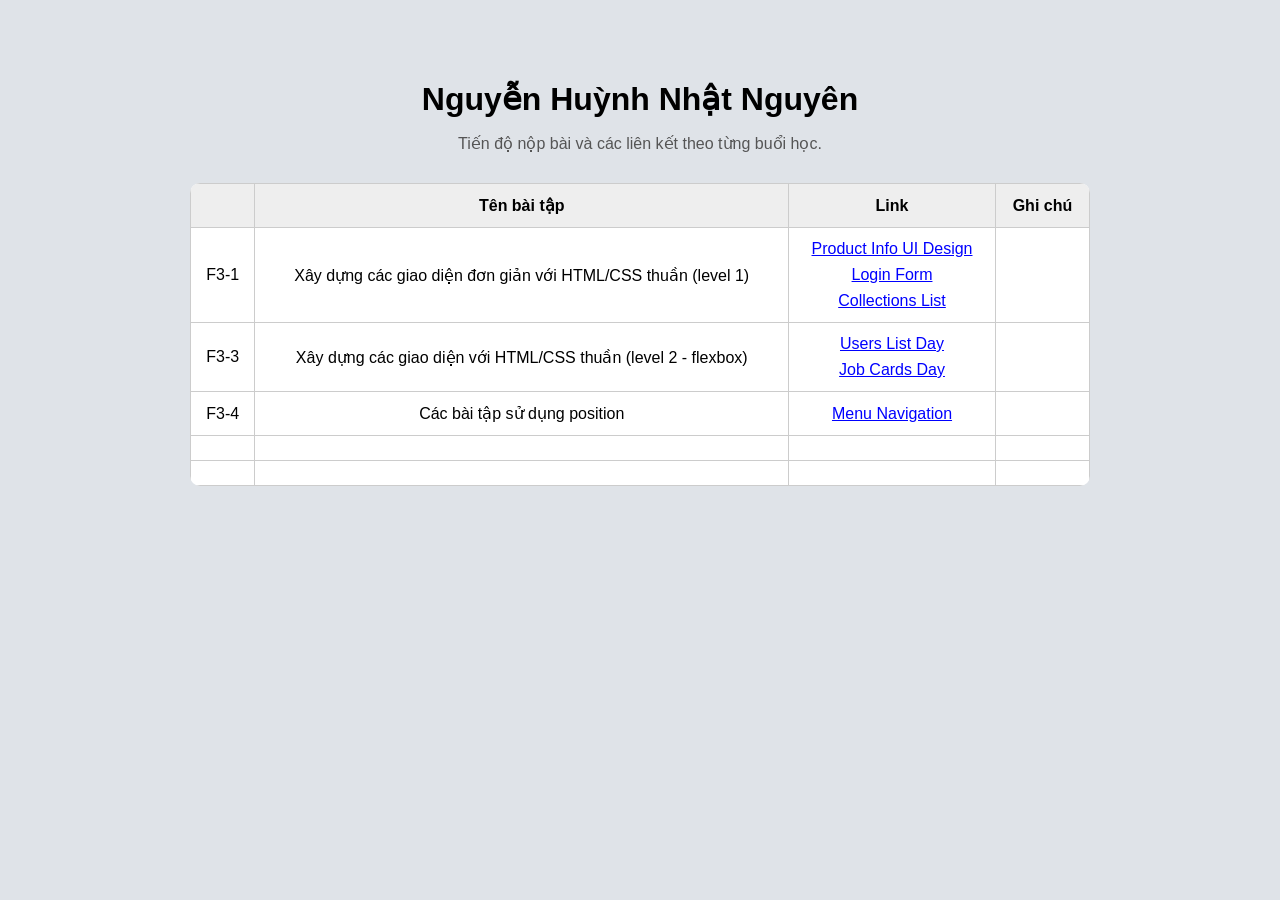
==== index.html @ 7261be2c "fix title" ====
<!doctype html>
<html lang="vi">
  <head>
    <meta charset="UTF-8" />
    <title>Quản Lý Nộp Bài Tập</title>
    <link rel="stylesheet" href="style.css" />
  </head>
  <body>
    <div class="container">
      <h1>Nguyễn Huỳnh Nhật Nguyên</h1>
      <p>Tiến độ nộp bài và các liên kết theo từng buổi học.</p>

      <table>
        <thead>
          <tr>
            <th></th>
            <th>Tên bài tập</th>
            <th>Link</th>
            <th>Ghi chú</th>
          </tr>
        </thead>

        <tbody>
          <tr>
            <td>F3-1</td>
            <td>
              Xây dựng các giao diện đơn giản với HTML/CSS thuần (level 1)
            </td>
            <td>
              <div class="task-list">
                <a href="./F3-1/Task 1/index.html" target="_blank">
                  Product Info UI Design
                </a>
                <a href="./F3-1/Task 2/index.html" target="_blank">
                  Login Form
                </a>
                <a href="./F3-1/Task 3/index.html" target="_blank">
                  Collections List
                </a>
              </div>
            </td>
            <td></td>
          </tr>
          <tr>
            <td>F3-3</td>
            <td>
              Xây dựng các giao diện với HTML/CSS thuần (level 2 - flexbox)
            </td>
            <td>
              <div class="task-list">
                <a href="./F3-3/Task 1/index.html" target="_blank">
                  Users List Day
                </a>
                <a href="./F3-3/Task 2/index.html" target="_blank">
                  Job Cards Day
                </a>
              </div>
            </td>
            <td></td>
          </tr>
          <tr>
            <td>F3-4</td>
            <td>Các bài tập sử dụng position</td>
            <td>
              <a href="./F3-4/index.html" target="_blank"> Menu Navigation </a>
            </td>
            <td></td>
          </tr>
          <tr>
            <td></td>
            <td></td>
            <td></td>
            <td></td>
          </tr>
          <tr>
            <td></td>
            <td></td>
            <td></td>
            <td></td>
          </tr>
        </tbody>
      </table>
    </div>
  </body>
</html>
---- style.css ----
body {
  font-family: Arial, sans-serif;
  background: #dfe3e8;
  margin: 0;
}

/* căn giữa toàn bộ */
.container {
  max-width: 900px;
  margin: 80px auto;
  text-align: center;
}

/* tiêu đề */
h1 {
  margin-bottom: 10px;
}

p {
  color: #555;
  margin-bottom: 30px;
}

/* bảng */
table {
  width: 100%;
  border-collapse: collapse;
  background: #fff;
  border-radius: 10px;
  overflow: hidden;
}

.task-list {
  display: flex;
  flex-direction: column;
  gap: 8px;
}
.task-list a:hover {
  background: #eee;
}

/* header */
thead {
  background: #eee;
}

th,
td {
  padding: 12px;
  border: 1px solid #ccc;
}

/* hover */
tr:hover {
  background: #f5f5f5;
}

/* link */
a {
  color: blue;
}
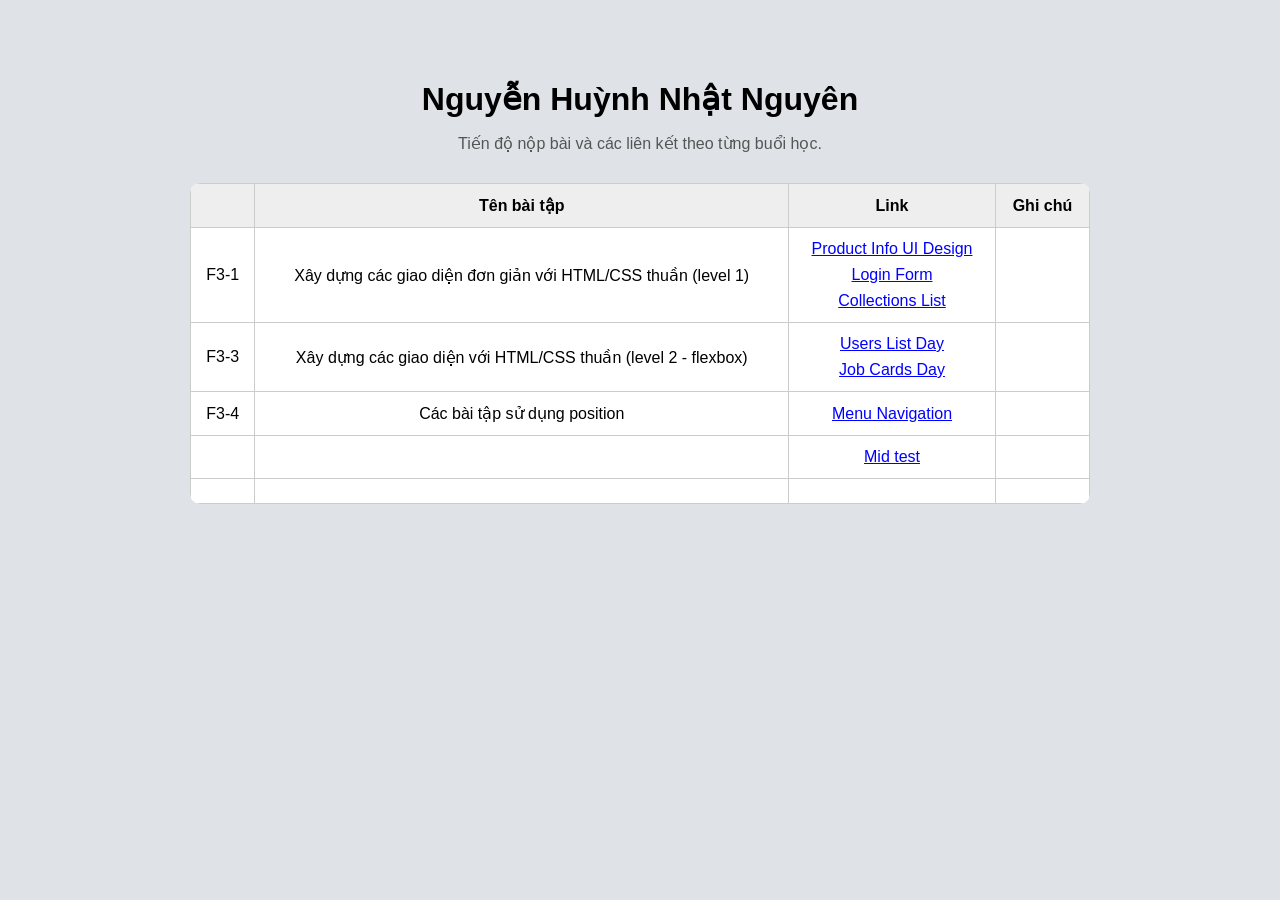
==== commit 07fa4e5d: "." ====
--- a/index.html
+++ b/index.html
@@ -69,7 +69,11 @@
           <tr>
             <td></td>
             <td></td>
-            <td></td>
+            <td>
+              <a href="./MidTest HTML CSS/index.html" target="_blank">
+                Mid test
+              </a>
+            </td>
             <td></td>
           </tr>
           <tr>
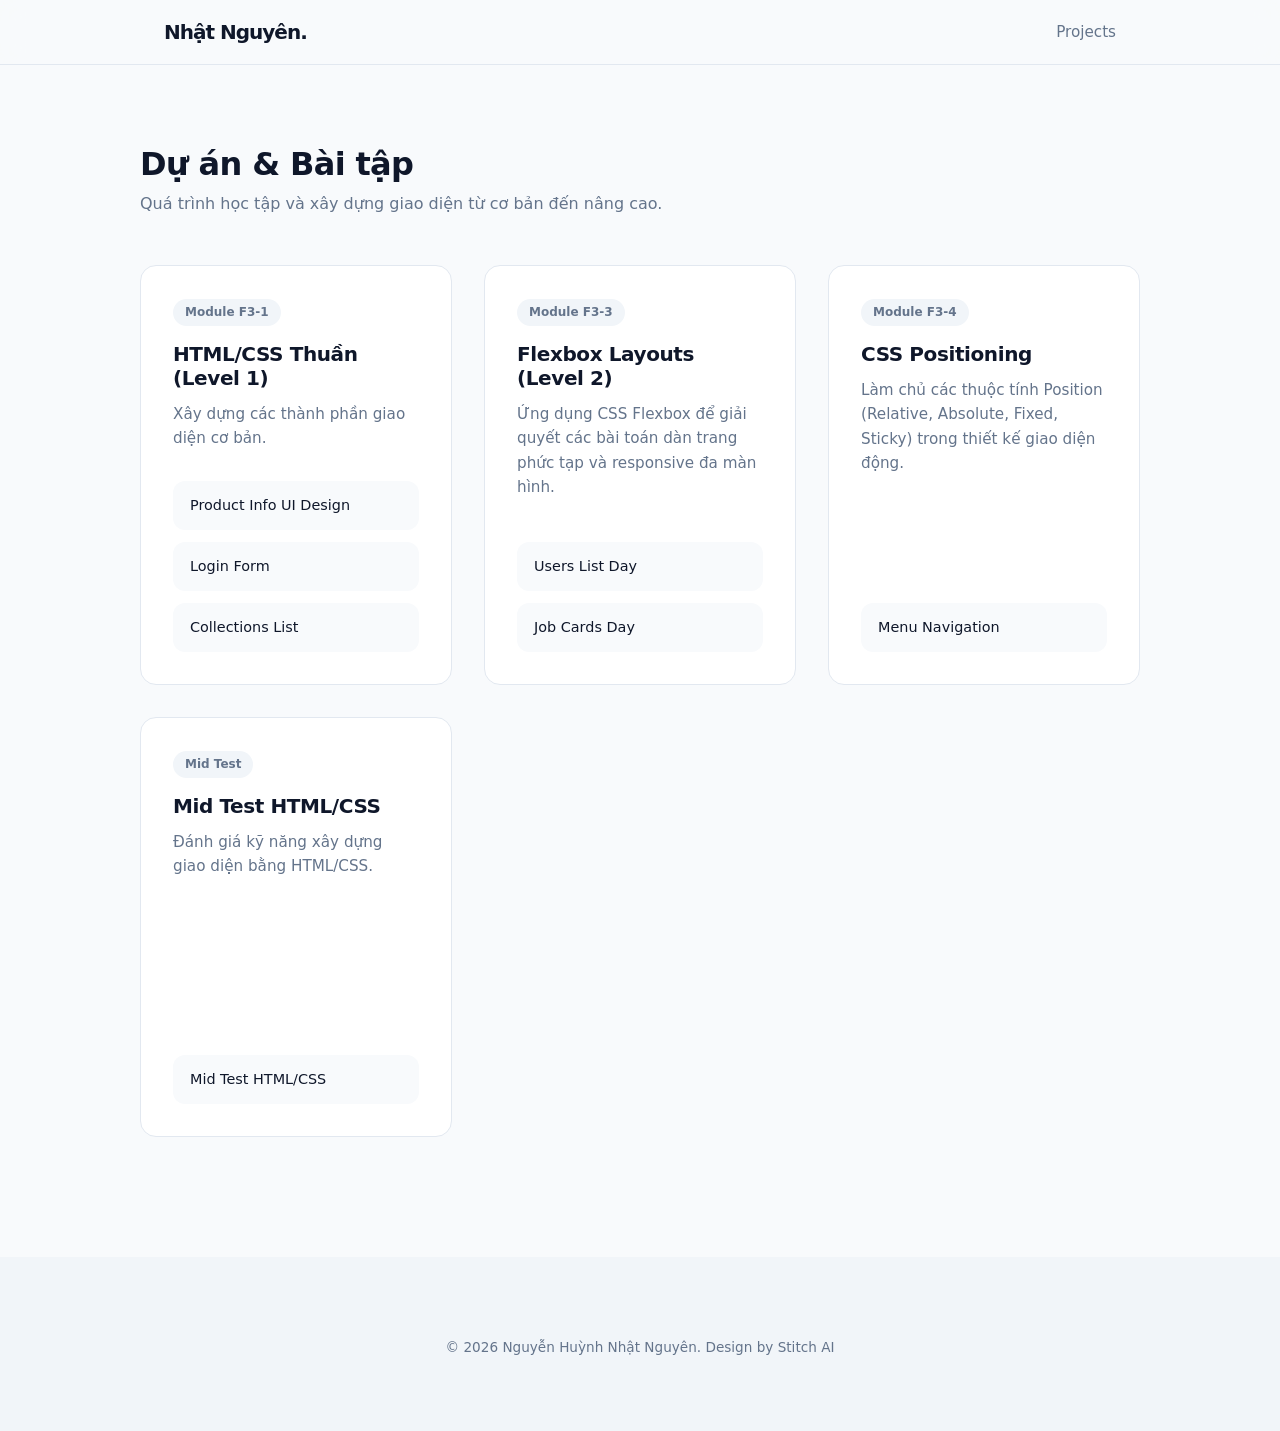
==== commit b72c6621: "update index.html and style.css" ====
--- a/index.html
+++ b/index.html
@@ -2,88 +2,221 @@
 <html lang="vi">
   <head>
     <meta charset="UTF-8" />
-    <title>Quản Lý Nộp Bài Tập</title>
+    <meta name="viewport" content="width=device-width, initial-scale=1.0" />
+    <title>Nguyễn Huỳnh Nhật Nguyên | Portfolio</title>
     <link rel="stylesheet" href="style.css" />
   </head>
   <body>
-    <div class="container">
-      <h1>Nguyễn Huỳnh Nhật Nguyên</h1>
-      <p>Tiến độ nộp bài và các liên kết theo từng buổi học.</p>
-
-      <table>
-        <thead>
-          <tr>
-            <th></th>
-            <th>Tên bài tập</th>
-            <th>Link</th>
-            <th>Ghi chú</th>
-          </tr>
-        </thead>
-
-        <tbody>
-          <tr>
-            <td>F3-1</td>
-            <td>
-              Xây dựng các giao diện đơn giản với HTML/CSS thuần (level 1)
-            </td>
-            <td>
-              <div class="task-list">
+    <header class="navbar">
+      <div class="container nav-container">
+        <div class="logo">Nhật Nguyên.</div>
+        <nav>
+          <!-- <a href="#about">About</a> -->
+          <a href="#projects">Projects</a>
+          <!-- <a href="#contact">Contact</a> -->
+        </nav>
+      </div>
+    </header>
+
+    <!-- <section id="about" class="hero container">
+      <div class="hero-content">
+        <p class="greeting">Xin chào, tôi là</p>
+        <h1>Nguyễn Huỳnh Nhật Nguyên</h1>
+        <p class="bio">
+          Sinh viên năm 2 chuyên ngành Công nghệ Thông tin tại TP. Hồ Chí Minh.
+          Tôi đam mê Lập trình Web và thiết kế giao diện (UI/UX) tối giản, mang
+          lại trải nghiệm tốt nhất cho người dùng.
+        </p>
+        <div class="hero-actions">
+          <a href="#projects" class="btn btn-primary">Xem Dự Án</a>
+          <a href="mailto:emailcuaban@gmail.com" class="btn btn-outline"
+            >Liên Hệ Nhận CV</a
+          >
+        </div>
+      </div>
+    </section> -->
+
+    <main id="projects" class="container section">
+      <div class="section-header">
+        <h2>Dự án & Bài tập</h2>
+        <p>Quá trình học tập và xây dựng giao diện từ cơ bản đến nâng cao.</p>
+      </div>
+
+      <div class="projects-grid">
+        <article class="card">
+          <div class="card-header">
+            <span class="badge">Module F3-1</span>
+            <h3>HTML/CSS Thuần (Level 1)</h3>
+            <p>Xây dựng các thành phần giao diện cơ bản.</p>
+          </div>
+          <div class="card-body">
+            <ul class="task-list">
+              <li>
                 <a href="./F3-1/Task 1/index.html" target="_blank">
                   Product Info UI Design
-                </a>
+                  <svg
+                    width="16"
+                    height="16"
+                    viewBox="0 0 24 24"
+                    fill="none"
+                    stroke="currentColor"
+                    stroke-width="2"
+                  >
+                    <path d="M7 17L17 7M17 7H7M17 7V17" />
+                  </svg>
+                </a>
+              </li>
+              <li>
                 <a href="./F3-1/Task 2/index.html" target="_blank">
                   Login Form
-                </a>
+                  <svg
+                    width="16"
+                    height="16"
+                    viewBox="0 0 24 24"
+                    fill="none"
+                    stroke="currentColor"
+                    stroke-width="2"
+                  >
+                    <path d="M7 17L17 7M17 7H7M17 7V17" />
+                  </svg>
+                </a>
+              </li>
+              <li>
                 <a href="./F3-1/Task 3/index.html" target="_blank">
                   Collections List
-                </a>
-              </div>
-            </td>
-            <td></td>
-          </tr>
-          <tr>
-            <td>F3-3</td>
-            <td>
-              Xây dựng các giao diện với HTML/CSS thuần (level 2 - flexbox)
-            </td>
-            <td>
-              <div class="task-list">
+                  <svg
+                    width="16"
+                    height="16"
+                    viewBox="0 0 24 24"
+                    fill="none"
+                    stroke="currentColor"
+                    stroke-width="2"
+                  >
+                    <path d="M7 17L17 7M17 7H7M17 7V17" />
+                  </svg>
+                </a>
+              </li>
+            </ul>
+          </div>
+        </article>
+
+        <article class="card">
+          <div class="card-header">
+            <span class="badge">Module F3-3</span>
+            <h3>Flexbox Layouts (Level 2)</h3>
+            <p>
+              Ứng dụng CSS Flexbox để giải quyết các bài toán dàn trang phức tạp
+              và responsive đa màn hình.
+            </p>
+          </div>
+          <div class="card-body">
+            <ul class="task-list">
+              <li>
                 <a href="./F3-3/Task 1/index.html" target="_blank">
                   Users List Day
-                </a>
+                  <svg
+                    width="16"
+                    height="16"
+                    viewBox="0 0 24 24"
+                    fill="none"
+                    stroke="currentColor"
+                    stroke-width="2"
+                  >
+                    <path d="M7 17L17 7M17 7H7M17 7V17" />
+                  </svg>
+                </a>
+              </li>
+              <li>
                 <a href="./F3-3/Task 2/index.html" target="_blank">
                   Job Cards Day
-                </a>
-              </div>
-            </td>
-            <td></td>
-          </tr>
-          <tr>
-            <td>F3-4</td>
-            <td>Các bài tập sử dụng position</td>
-            <td>
-              <a href="./F3-4/index.html" target="_blank"> Menu Navigation </a>
-            </td>
-            <td></td>
-          </tr>
-          <tr>
-            <td></td>
-            <td></td>
-            <td>
-              <a href="./MidTest HTML CSS/index.html" target="_blank">
-                Mid test
-              </a>
-            </td>
-            <td></td>
-          </tr>
-          <tr>
-            <td></td>
-            <td></td>
-            <td></td>
-            <td></td>
-          </tr>
-        </tbody>
-      </table>
-    </div>
+                  <svg
+                    width="16"
+                    height="16"
+                    viewBox="0 0 24 24"
+                    fill="none"
+                    stroke="currentColor"
+                    stroke-width="2"
+                  >
+                    <path d="M7 17L17 7M17 7H7M17 7V17" />
+                  </svg>
+                </a>
+              </li>
+            </ul>
+          </div>
+        </article>
+
+        <article class="card">
+          <div class="card-header">
+            <span class="badge">Module F3-4</span>
+            <h3>CSS Positioning</h3>
+            <p>
+              Làm chủ các thuộc tính Position (Relative, Absolute, Fixed,
+              Sticky) trong thiết kế giao diện động.
+            </p>
+          </div>
+          <div class="card-body">
+            <ul class="task-list">
+              <li>
+                <a href="./F3-4/index.html" target="_blank">
+                  Menu Navigation
+                  <svg
+                    width="16"
+                    height="16"
+                    viewBox="0 0 24 24"
+                    fill="none"
+                    stroke="currentColor"
+                    stroke-width="2"
+                  >
+                    <path d="M7 17L17 7M17 7H7M17 7V17" />
+                  </svg>
+                </a>
+              </li>
+            </ul>
+          </div>
+        </article>
+
+        <article class="card">
+          <div class="card-header">
+            <span class="badge">Mid Test</span>
+            <h3>Mid Test HTML/CSS</h3>
+            <p>Đánh giá kỹ năng xây dựng giao diện bằng HTML/CSS.</p>
+          </div>
+          <div class="card-body">
+            <ul class="task-list">
+              <li>
+                <a href="./MidTest HTML CSS/index.html" target="_blank">
+                  Mid Test HTML/CSS
+                  <svg
+                    width="16"
+                    height="16"
+                    viewBox="0 0 24 24"
+                    fill="none"
+                    stroke="currentColor"
+                    stroke-width="2"
+                  >
+                    <path d="M7 17L17 7M17 7H7M17 7V17" />
+                  </svg>
+                </a>
+              </li>
+            </ul>
+          </div>
+        </article>
+      </div>
+    </main>
+
+    <footer id="contact" class="footer">
+      <div class="container">
+        <!-- <h2>Let's connect</h2>
+        <p>Sẵn sàng cho các cơ hội thực tập và dự án mới.</p>
+        <div class="footer-links">
+          <a href="#">GitHub</a>
+          <a href="#">LinkedIn</a>
+          <a href="#">Behance</a>
+        </div> -->
+        <p class="copyright">
+          &copy; 2026 Nguyễn Huỳnh Nhật Nguyên. Design by Stitch AI
+        </p>
+      </div>
+    </footer>
   </body>
 </html>
--- a/style.css
+++ b/style.css
@@ -1,61 +1,377 @@
+/* ==========================================================================
+   CSS Variables (Design Tokens) - Quản lý màu sắc và spacing đồng bộ
+   ========================================================================== */
+:root {
+  /* Colors */
+  --bg-main: #f8fafc; /* Màu nền tổng thể sáng sủa, hiện đại */
+  --bg-card: #ffffff; /* Nền thẻ màu trắng */
+  --text-main: #0f172a; /* Chữ chính màu đen/slate sâu */
+  --text-muted: #64748b; /* Chữ phụ màu xám slate */
+  --primary: #0ea5e9; /* Xanh dương hiện đại (accent) */
+  --primary-hover: #0284c7;
+  --border-color: #e2e8f0;
+
+  /* Spacing & Layout */
+  --radius-md: 12px;
+  --radius-lg: 16px;
+  --container-width: 1000px;
+  --transition: all 0.3s cubic-bezier(0.4, 0, 0.2, 1);
+}
+
+/* ==========================================================================
+   Reset & Base Styles
+   ========================================================================== */
+* {
+  margin: 0;
+  padding: 0;
+  box-sizing: border-box;
+}
+
 body {
-  font-family: Arial, sans-serif;
-  background: #dfe3e8;
-  margin: 0;
-}
-
-/* căn giữa toàn bộ */
+  /* Sử dụng System UI fonts thay vì tải font ngoài -> siêu nhanh, siêu mượt */
+  font-family:
+    system-ui,
+    -apple-system,
+    BlinkMacSystemFont,
+    "Segoe UI",
+    Roboto,
+    sans-serif;
+  background-color: var(--bg-main);
+  color: var(--text-main);
+  line-height: 1.6;
+  -webkit-font-smoothing: antialiased;
+}
+
+h1,
+h2,
+h3 {
+  line-height: 1.2;
+  font-weight: 700;
+  letter-spacing: -0.02em; /* Kerning hiện đại */
+}
+
+a {
+  text-decoration: none;
+  color: inherit;
+  transition: var(--transition);
+}
+
+ul {
+  list-style: none;
+}
+
 .container {
-  max-width: 900px;
-  margin: 80px auto;
+  max-width: var(--container-width);
+  margin: 0 auto;
+  padding: 0 24px;
+}
+
+.section {
+  padding: 80px 0;
+}
+
+/* ==========================================================================
+   Navigation
+   ========================================================================== */
+.navbar {
+  position: sticky;
+  top: 0;
+  background-color: rgba(248, 250, 252, 0.8);
+  backdrop-filter: blur(12px); /* Hiệu ứng kính mờ chuẩn Apple */
+  border-bottom: 1px solid var(--border-color);
+  z-index: 100;
+  padding: 16px 0;
+}
+
+.nav-container {
+  display: flex;
+  justify-content: space-between;
+  align-items: center;
+}
+
+.logo {
+  font-weight: 800;
+  font-size: 1.25rem;
+  letter-spacing: -0.05em;
+}
+
+.navbar nav {
+  display: flex;
+  gap: 24px;
+}
+
+.navbar nav a {
+  font-size: 0.95rem;
+  color: var(--text-muted);
+  font-weight: 500;
+}
+
+.navbar nav a:hover {
+  color: var(--primary);
+}
+
+/* ==========================================================================
+   Hero Section
+   ========================================================================== */
+.hero {
+  padding: 120px 24px;
   text-align: center;
-}
-
-/* tiêu đề */
-h1 {
-  margin-bottom: 10px;
-}
-
-p {
-  color: #555;
-  margin-bottom: 30px;
-}
-
-/* bảng */
-table {
-  width: 100%;
-  border-collapse: collapse;
-  background: #fff;
-  border-radius: 10px;
+  max-width: 800px;
+}
+
+.greeting {
+  color: var(--primary);
+  font-weight: 600;
+  margin-bottom: 16px;
+  text-transform: uppercase;
+  letter-spacing: 0.1em;
+  font-size: 0.875rem;
+}
+
+.hero h1 {
+  font-size: clamp(2.5rem, 5vw, 4rem); /* Responsive typography */
+  margin-bottom: 24px;
+  background: linear-gradient(90deg, #0f172a, #334155);
+  -webkit-background-clip: text;
+  -webkit-text-fill-color: transparent;
+}
+
+.hero .bio {
+  font-size: 1.125rem;
+  color: var(--text-muted);
+  margin-bottom: 40px;
+}
+
+.hero-actions {
+  display: flex;
+  justify-content: center;
+  gap: 16px;
+}
+
+/* Buttons */
+.btn {
+  display: inline-flex;
+  align-items: center;
+  padding: 12px 24px;
+  border-radius: 8px;
+  font-weight: 600;
+  font-size: 1rem;
+  cursor: pointer;
+}
+
+.btn-primary {
+  background-color: var(--text-main);
+  color: white;
+}
+
+.btn-primary:hover {
+  background-color: var(--primary);
+  transform: translateY(-2px);
+}
+
+.btn-outline {
+  background-color: transparent;
+  border: 1px solid var(--border-color);
+  color: var(--text-main);
+}
+
+.btn-outline:hover {
+  border-color: var(--text-main);
+  background-color: var(--text-main);
+  color: white;
+}
+
+/* ==========================================================================
+   Projects Section
+   ========================================================================== */
+.section-header {
+  margin-bottom: 48px;
+}
+
+.section-header h2 {
+  font-size: 2rem;
+  margin-bottom: 8px;
+}
+
+.section-header p {
+  color: var(--text-muted);
+}
+
+.projects-grid {
+  display: grid;
+  grid-template-columns: repeat(auto-fill, minmax(300px, 1fr));
+  gap: 32px;
+}
+
+/* Cards */
+.card {
+  background: var(--bg-card);
+  border: 1px solid var(--border-color);
+  border-radius: var(--radius-lg);
+  padding: 32px;
+  display: flex;
+  flex-direction: column;
+  transition: var(--transition);
+  height: 420px;
   overflow: hidden;
 }
 
+/* Micro-interaction: Hover Card */
+.card:hover {
+  box-shadow: 0 20px 40px -10px rgba(15, 23, 42, 0.1);
+  transform: translateY(-4px);
+  border-color: var(--primary);
+}
+
+.badge {
+  display: inline-block;
+  padding: 4px 12px;
+  background: #f1f5f9;
+  color: var(--text-muted);
+  border-radius: 999px;
+  font-size: 0.75rem;
+  font-weight: 600;
+  margin-bottom: 16px;
+}
+
+.card h3 {
+  font-size: 1.25rem;
+  margin-bottom: 12px;
+}
+
+.card-header p {
+  color: var(--text-muted);
+  font-size: 0.95rem;
+  margin-bottom: 24px;
+}
+
+.card-body {
+  margin-top: auto;
+  /* THÊM DÒNG NÀY: Để body tự động lấp đầy khoảng trống */
+  flex-grow: 1;
+  display: flex;
+  flex-direction: column;
+  justify-content: flex-end; /* Đẩy danh sách link xuống dưới cùng */
+  overflow: hidden; /* Quan trọng để cuộn được bên trong */ /* Push list to bottom */
+}
+
+/* Task Links */
 .task-list {
   display: flex;
   flex-direction: column;
-  gap: 8px;
-}
+  gap: 12px;
+}
+
+.task-list a {
+  display: flex;
+  justify-content: space-between;
+  align-items: center;
+  padding: 12px 16px;
+  background: var(--bg-main);
+  border-radius: var(--radius-md);
+  font-size: 0.9rem;
+  font-weight: 500;
+  border: 1px solid transparent;
+}
+
 .task-list a:hover {
-  background: #eee;
-}
-
-/* header */
-thead {
-  background: #eee;
-}
-
-th,
-td {
-  padding: 12px;
-  border: 1px solid #ccc;
-}
-
-/* hover */
-tr:hover {
-  background: #f5f5f5;
-}
-
-/* link */
-a {
-  color: blue;
-}
+  background: white;
+  border-color: var(--primary);
+  color: var(--primary);
+}
+
+.task-list svg {
+  opacity: 0;
+  transform: translateX(-10px);
+  transition: var(--transition);
+}
+
+.task-list a:hover svg {
+  opacity: 1;
+  transform: translateX(0);
+}
+
+/* ==========================================================================
+   Footer
+   ========================================================================== */
+.footer {
+  padding: 80px 0 40px;
+  text-align: center;
+  background: #f1f5f9;
+  margin-top: 40px;
+}
+
+.footer h2 {
+  font-size: 2rem;
+  margin-bottom: 8px;
+}
+
+.footer p {
+  color: var(--text-muted);
+  margin-bottom: 32px;
+}
+
+.footer-links {
+  display: flex;
+  justify-content: center;
+  gap: 24px;
+  margin-bottom: 48px;
+}
+
+.footer-links a {
+  font-weight: 600;
+  color: var(--text-main);
+}
+
+.footer-links a:hover {
+  color: var(--primary);
+  text-decoration: underline;
+}
+
+.copyright {
+  font-size: 0.85rem;
+  color: #94a3b8;
+}
+
+/* ==========================================================================
+   Responsive (Mobile First Approach)
+   ========================================================================== */
+@media (max-width: 600px) {
+  .hero {
+    padding: 80px 16px;
+  }
+
+  .hero-actions {
+    flex-direction: column;
+  }
+
+  .card {
+    padding: 24px;
+  }
+}
+
+/* ==========================================================================
+   CẤU HÌNH CUỘN MƯỢT (SMOOTH SCROLLING)
+   ========================================================================== */
+html {
+    /* 1. Bật hiệu ứng lướt mượt mà cho toàn bộ trang */
+    scroll-behavior: smooth;
+    
+    /* 2. PRO-TIP: Bù trừ chiều cao của thanh Menu (Navbar) */
+    /* Khi cuộn đến section, nó sẽ chừa ra 80px ở trên cùng để Menu không đè mất tiêu đề */
+    scroll-padding-top: 80px; 
+}
+
+/* 1. Ẩn trên Chrome, Safari và Opera */
+.task-list::-webkit-scrollbar {
+    display: none;
+}
+
+/* 2. Ẩn trên Firefox, IE và Edge */
+.task-list {
+    -ms-overflow-style: none;  /* IE và Edge */
+    scrollbar-width: none;     /* Firefox */
+    
+    /* Đảm bảo vẫn bật tính năng cuộn */
+    overflow-y: auto; 
+}
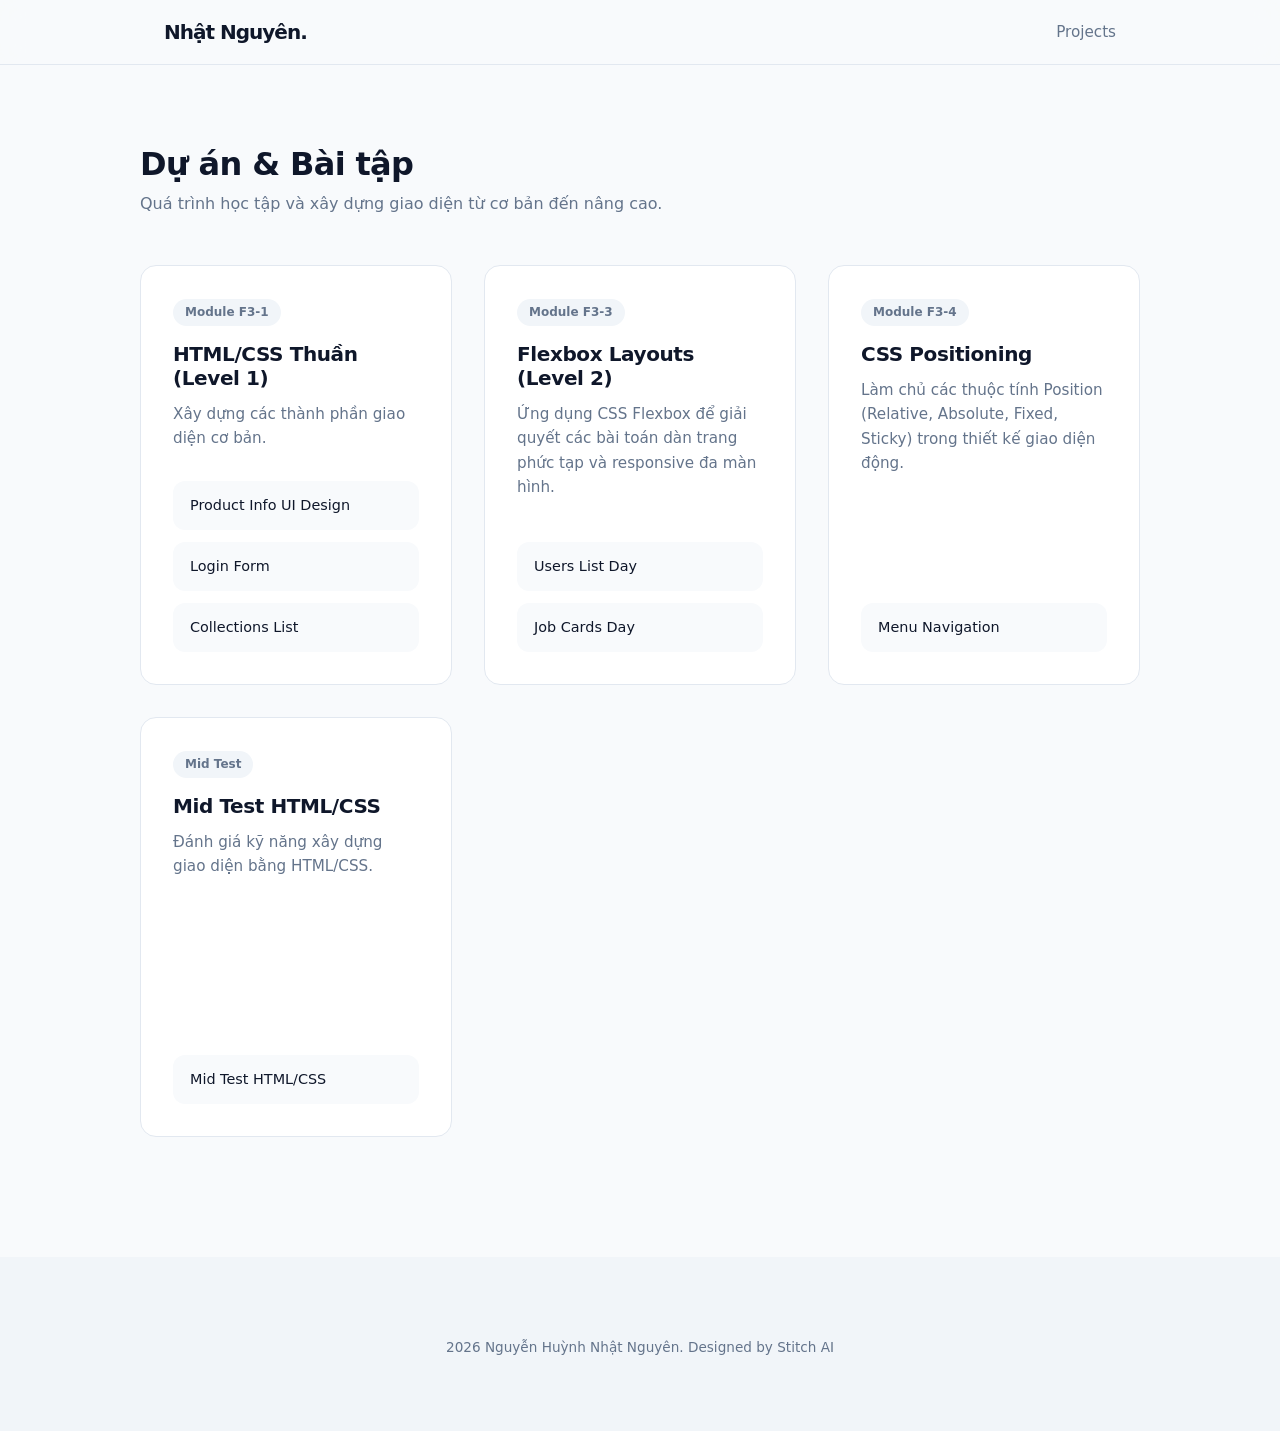
==== commit 8b733147: "." ====
--- a/index.html
+++ b/index.html
@@ -3,7 +3,7 @@
   <head>
     <meta charset="UTF-8" />
     <meta name="viewport" content="width=device-width, initial-scale=1.0" />
-    <title>Nguyễn Huỳnh Nhật Nguyên | Portfolio</title>
+    <title>Nguyễn Huỳnh Nhật Nguyên</title>
     <link rel="stylesheet" href="style.css" />
   </head>
   <body>
@@ -214,7 +214,7 @@
           <a href="#">Behance</a>
         </div> -->
         <p class="copyright">
-          &copy; 2026 Nguyễn Huỳnh Nhật Nguyên. Design by Stitch AI
+          2026 Nguyễn Huỳnh Nhật Nguyên. Designed by Stitch AI
         </p>
       </div>
     </footer>
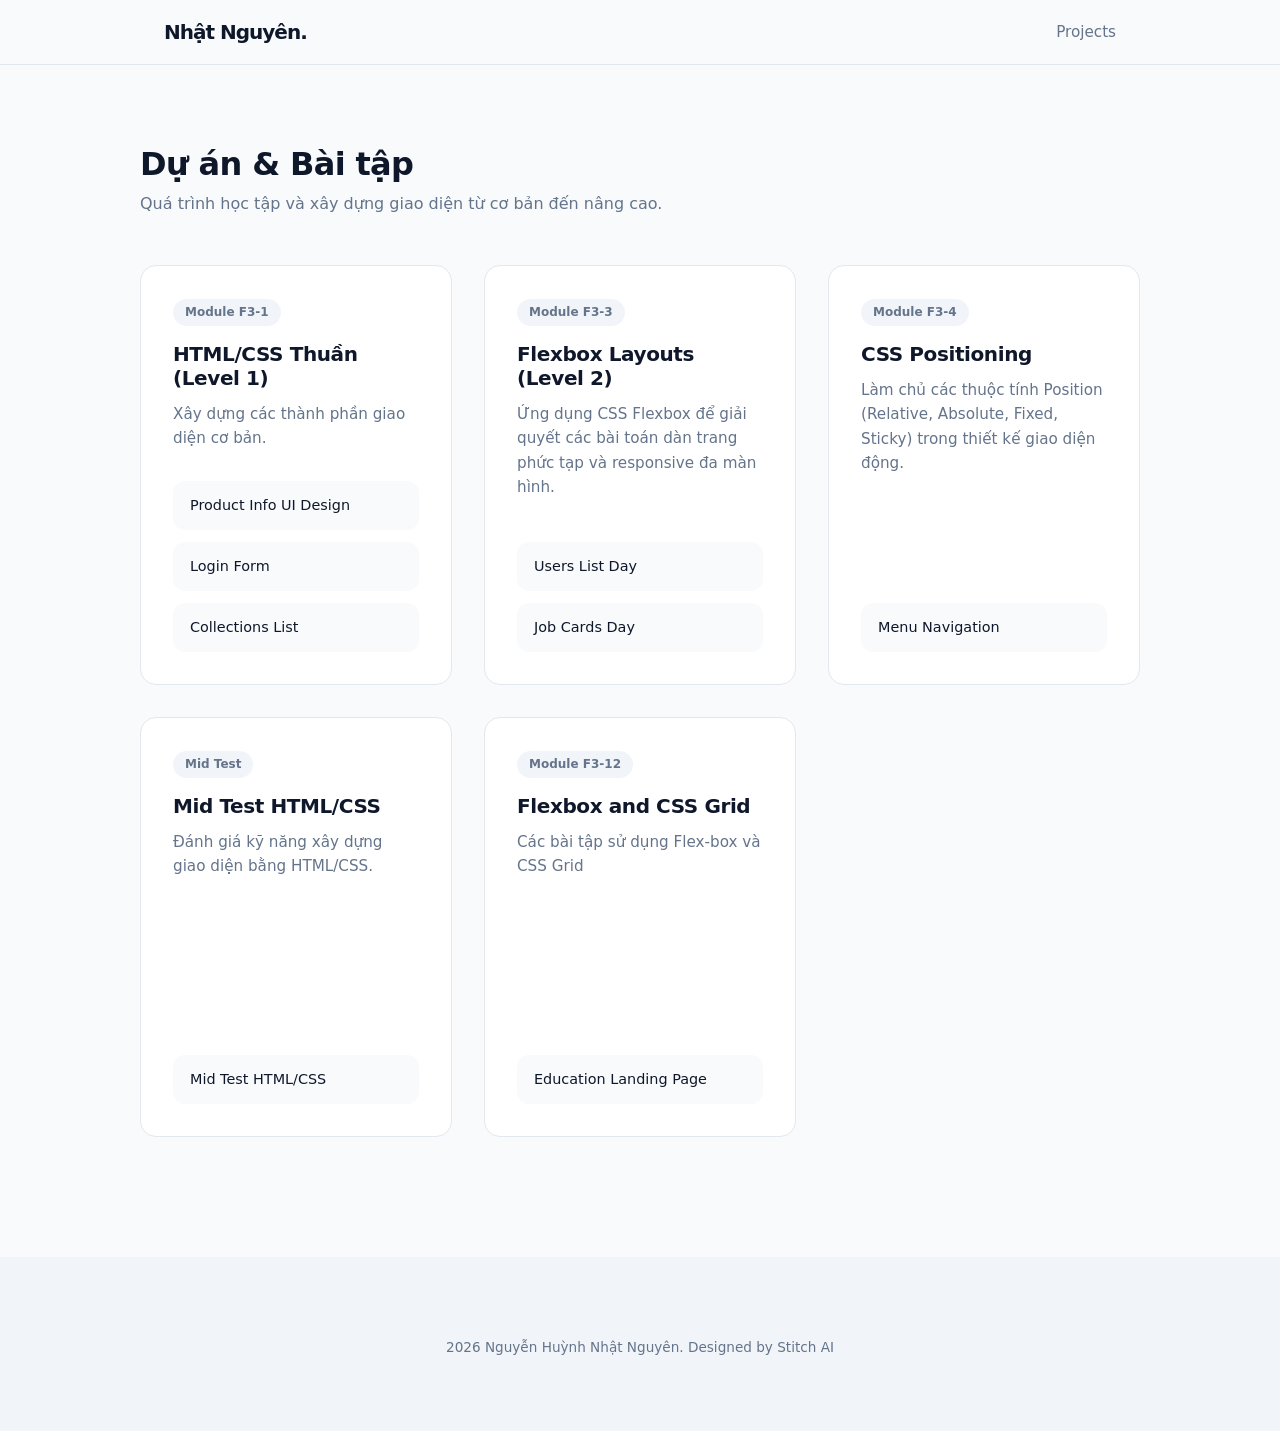
==== commit 24e0c423: "F3-12" ====
--- a/index.html
+++ b/index.html
@@ -201,6 +201,33 @@
             </ul>
           </div>
         </article>
+
+        <article class="card">
+          <div class="card-header">
+            <span class="badge">Module F3-12</span>
+            <h3>Flexbox and CSS Grid</h3>
+            <p>Các bài tập sử dụng Flex-box và CSS Grid</p>
+          </div>
+          <div class="card-body">
+            <ul class="task-list">
+              <li>
+                <a href="./F3-12/index.html" target="_blank">
+                  Education Landing Page
+                  <svg
+                    width="16"
+                    height="16"
+                    viewBox="0 0 24 24"
+                    fill="none"
+                    stroke="currentColor"
+                    stroke-width="2"
+                  >
+                    <path d="M7 17L17 7M17 7H7M17 7V17" />
+                  </svg>
+                </a>
+              </li>
+            </ul>
+          </div>
+        </article>
       </div>
     </main>
 
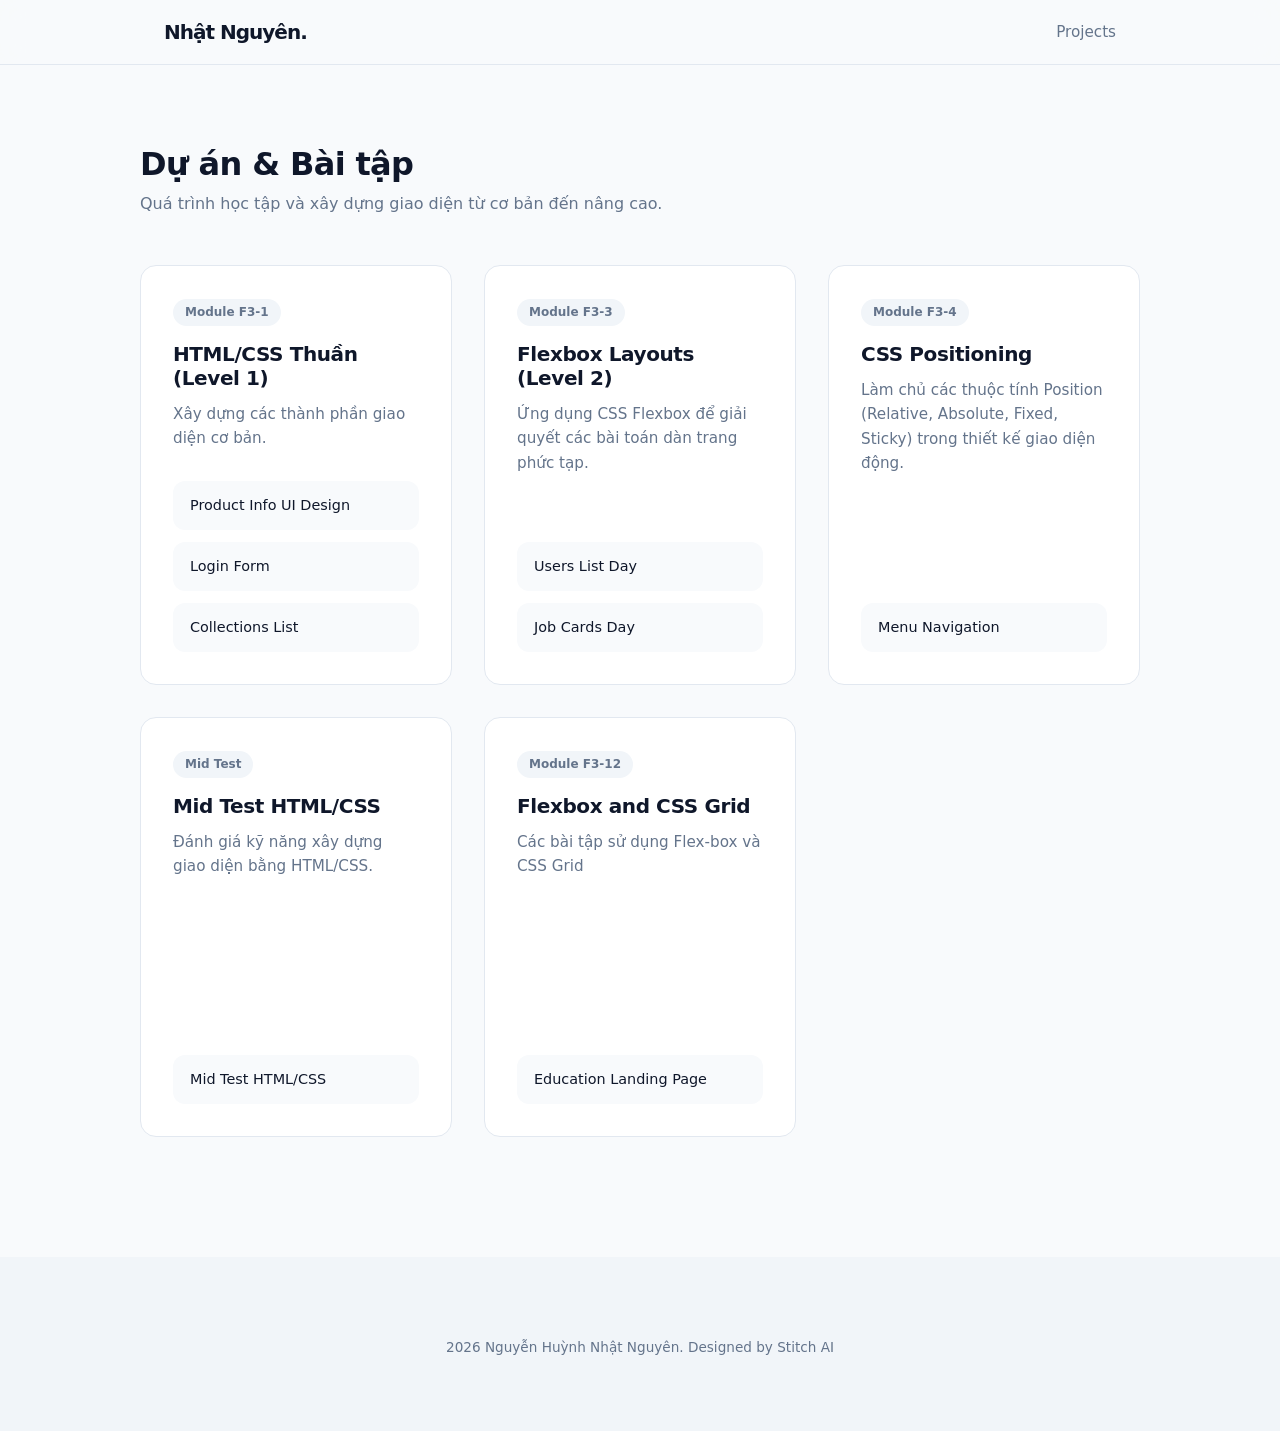
==== commit b56d670f: "fix: refine project description for Flexbox Layouts" ====
--- a/index.html
+++ b/index.html
@@ -105,8 +105,8 @@
             <span class="badge">Module F3-3</span>
             <h3>Flexbox Layouts (Level 2)</h3>
             <p>
-              Ứng dụng CSS Flexbox để giải quyết các bài toán dàn trang phức tạp
-              và responsive đa màn hình.
+              Ứng dụng CSS Flexbox để giải quyết các bài toán dàn trang phức
+              tạp.
             </p>
           </div>
           <div class="card-body">
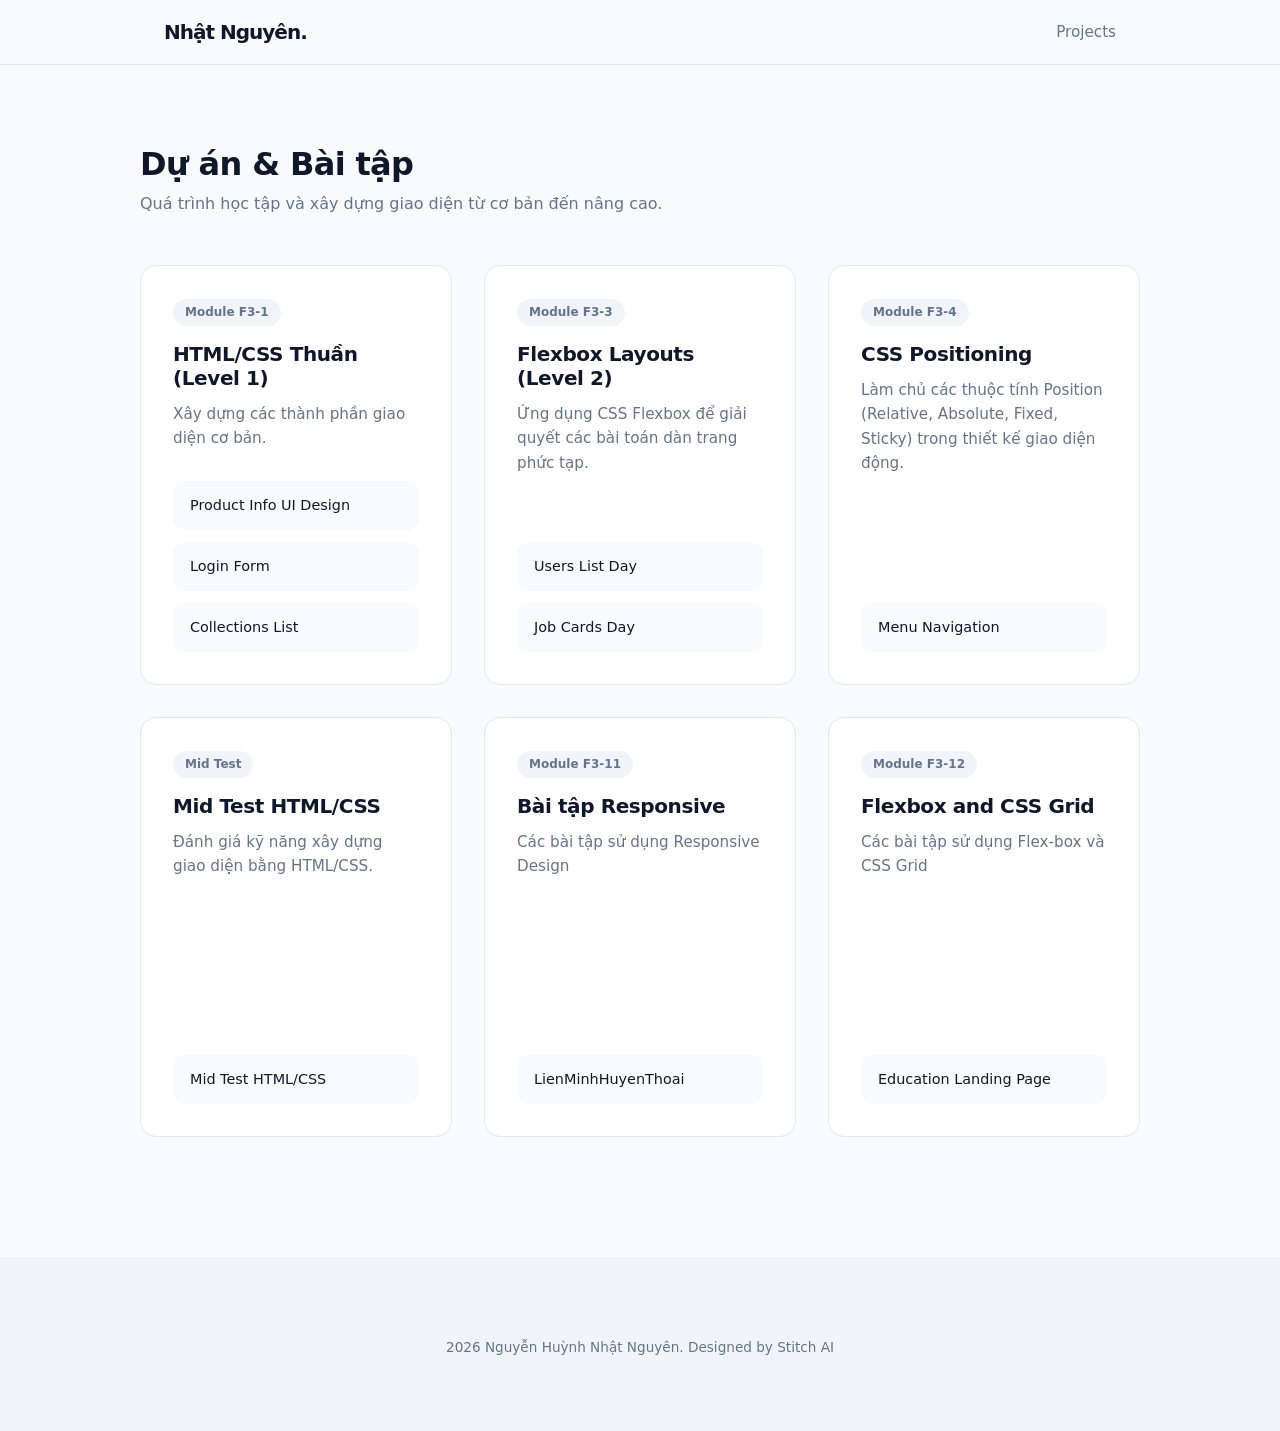
==== commit caaf05cb: "Complete f3-11 assignment" ====
--- a/index.html
+++ b/index.html
@@ -204,6 +204,33 @@
 
         <article class="card">
           <div class="card-header">
+            <span class="badge">Module F3-11</span>
+            <h3>Bài tập Responsive</h3>
+            <p>Các bài tập sử dụng Responsive Design</p>
+          </div>
+          <div class="card-body">
+            <ul class="task-list">
+              <li>
+                <a href="./F3-11/index.html" target="_blank">
+                  LienMinhHuyenThoai
+                  <svg
+                    width="16"
+                    height="16"
+                    viewBox="0 0 24 24"
+                    fill="none"
+                    stroke="currentColor"
+                    stroke-width="2"
+                  >
+                    <path d="M7 17L17 7M17 7H7M17 7V17" />
+                  </svg>
+                </a>
+              </li>
+            </ul>
+          </div>
+        </article>
+
+        <article class="card">
+          <div class="card-header">
             <span class="badge">Module F3-12</span>
             <h3>Flexbox and CSS Grid</h3>
             <p>Các bài tập sử dụng Flex-box và CSS Grid</p>
